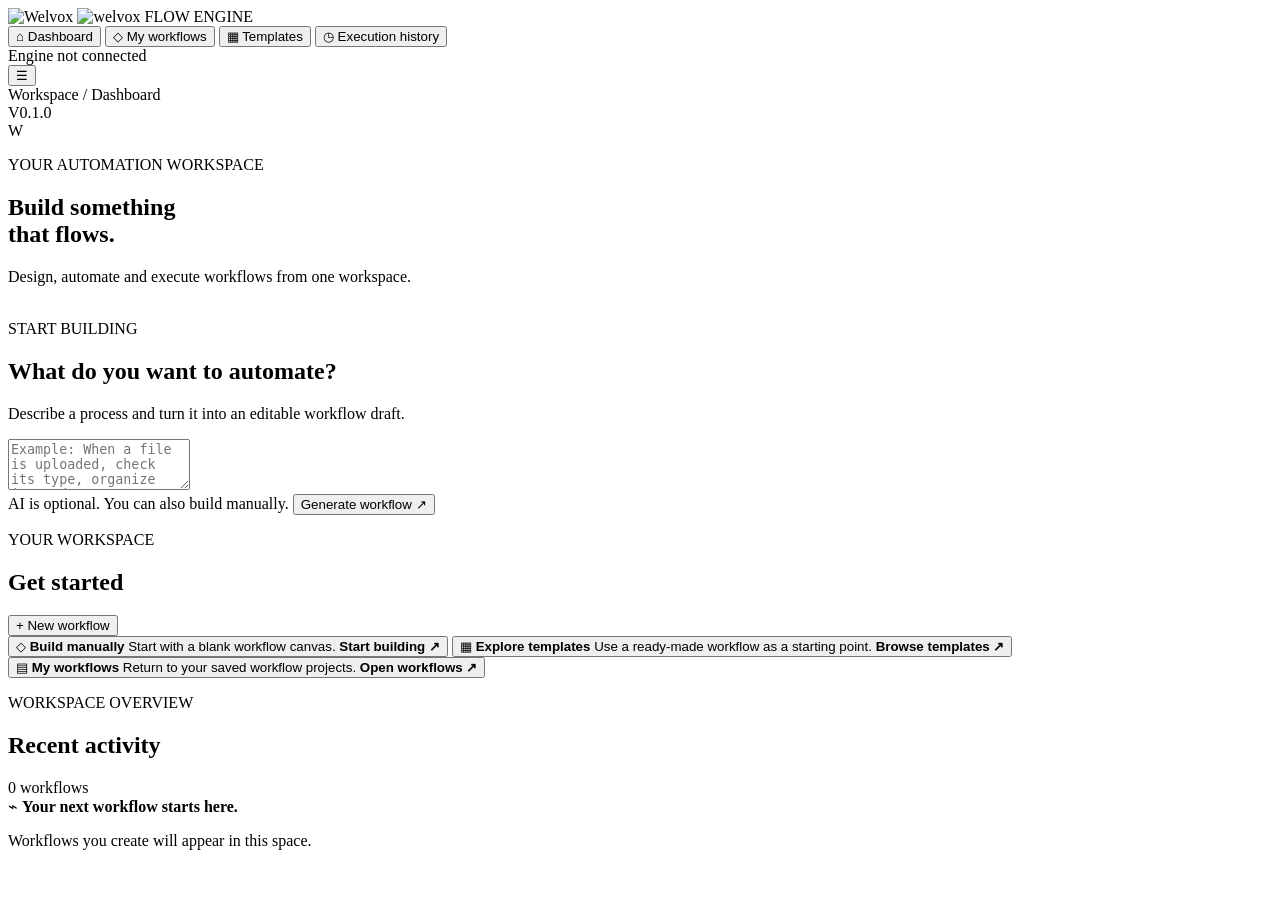
==== index.html @ 56b8d636 "Add initial HTML structure for Welvox Flow Engine" ====
<!DOCTYPE html>
<html lang="en">
<head>
  <meta charset="UTF-8">
  <meta name="viewport" content="width=device-width, initial-scale=1.0">
  <meta name="theme-color" content="#111312">
  <meta name="description" content="Welvox Flow Engine — design, automate and execute workflows.">
  <title>Welvox Flow Engine</title>
  <link rel="icon" href="assets/welvox-symbol.png">
  <link rel="stylesheet" href="styles.css">
</head>
<body>
  <div class="app-shell">
    <aside class="sidebar" id="sidebar">
      <div class="brand">
        <img src="assets/welvox-symbol.png" alt="Welvox" class="brand-symbol">
        <img src="assets/welvox-wordmark.png" alt="welvox" class="brand-wordmark">
        <span class="brand-product">FLOW ENGINE</span>
      </div>

      <button class="nav-item active" data-view="dashboard">⌂ <span>Dashboard</span></button>
      <button class="nav-item" data-view="workflows">◇ <span>My workflows</span></button>
      <button class="nav-item" data-view="templates">▦ <span>Templates</span></button>
      <button class="nav-item" data-view="activity">◷ <span>Execution history</span></button>

      <div class="sidebar-bottom">
        <span class="status-dot"></span>
        <span>Engine not connected</span>
      </div>
    </aside>

    <main class="main">
      <header class="topbar">
        <button class="mobile-menu" id="menuButton" aria-label="Toggle menu">☰</button>
        <div class="breadcrumb">Workspace <span>/</span> Dashboard</div>
        <div class="top-actions">
          <span class="version">V0.1.0</span>
          <div class="avatar">W</div>
        </div>
      </header>

      <section class="content">
        <div class="welcome">
          <div>
            <p class="eyebrow">YOUR AUTOMATION WORKSPACE</p>
            <h1>Build something<br>that <span>flows.</span></h1>
            <p class="subtitle">Design, automate and execute workflows from one workspace.</p>
          </div>
          <div class="welcome-mark">
            <img src="assets/welvox-symbol.png" alt="">
          </div>
        </div>

        <section class="create-card">
          <div class="create-copy">
            <span class="eyebrow dark">START BUILDING</span>
            <h2>What do you want to automate?</h2>
            <p>Describe a process and turn it into an editable workflow draft.</p>
          </div>
          <textarea id="promptInput" placeholder="Example: When a file is uploaded, check its type, organize it, and create a report..." rows="3"></textarea>
          <div class="create-footer">
            <span class="hint">AI is optional. You can also build manually.</span>
            <button class="primary-button" id="generateButton">Generate workflow <span>↗</span></button>
          </div>
          <p class="message" id="promptMessage" aria-live="polite"></p>
        </section>

        <div class="section-heading">
          <div>
            <p class="eyebrow">YOUR WORKSPACE</p>
            <h2>Get started</h2>
          </div>
          <button class="text-button" id="newWorkflowButton">+ New workflow</button>
        </div>

        <div class="action-grid">
          <button class="action-card" id="manualButton">
            <span class="card-icon">◇</span>
            <strong>Build manually</strong>
            <span>Start with a blank workflow canvas.</span>
            <b>Start building ↗</b>
          </button>
          <button class="action-card" id="templatesButton">
            <span class="card-icon">▦</span>
            <strong>Explore templates</strong>
            <span>Use a ready-made workflow as a starting point.</span>
            <b>Browse templates ↗</b>
          </button>
          <button class="action-card" id="projectsButton">
            <span class="card-icon">▤</span>
            <strong>My workflows</strong>
            <span>Return to your saved workflow projects.</span>
            <b>Open workflows ↗</b>
          </button>
        </div>

        <section class="recent-section">
          <div class="section-heading">
            <div>
              <p class="eyebrow">WORKSPACE OVERVIEW</p>
              <h2>Recent activity</h2>
            </div>
            <span class="muted" id="workflowCount">0 workflows</span>
          </div>
          <div class="empty-state">
            <span class="empty-icon">⌁</span>
            <strong>Your next workflow starts here.</strong>
            <p>Workflows you create will appear in this space.</p>
          </div>
        </section>
      </section>
    </main>
  </div>

  <script src="app.js"></script>
</body>
</html>
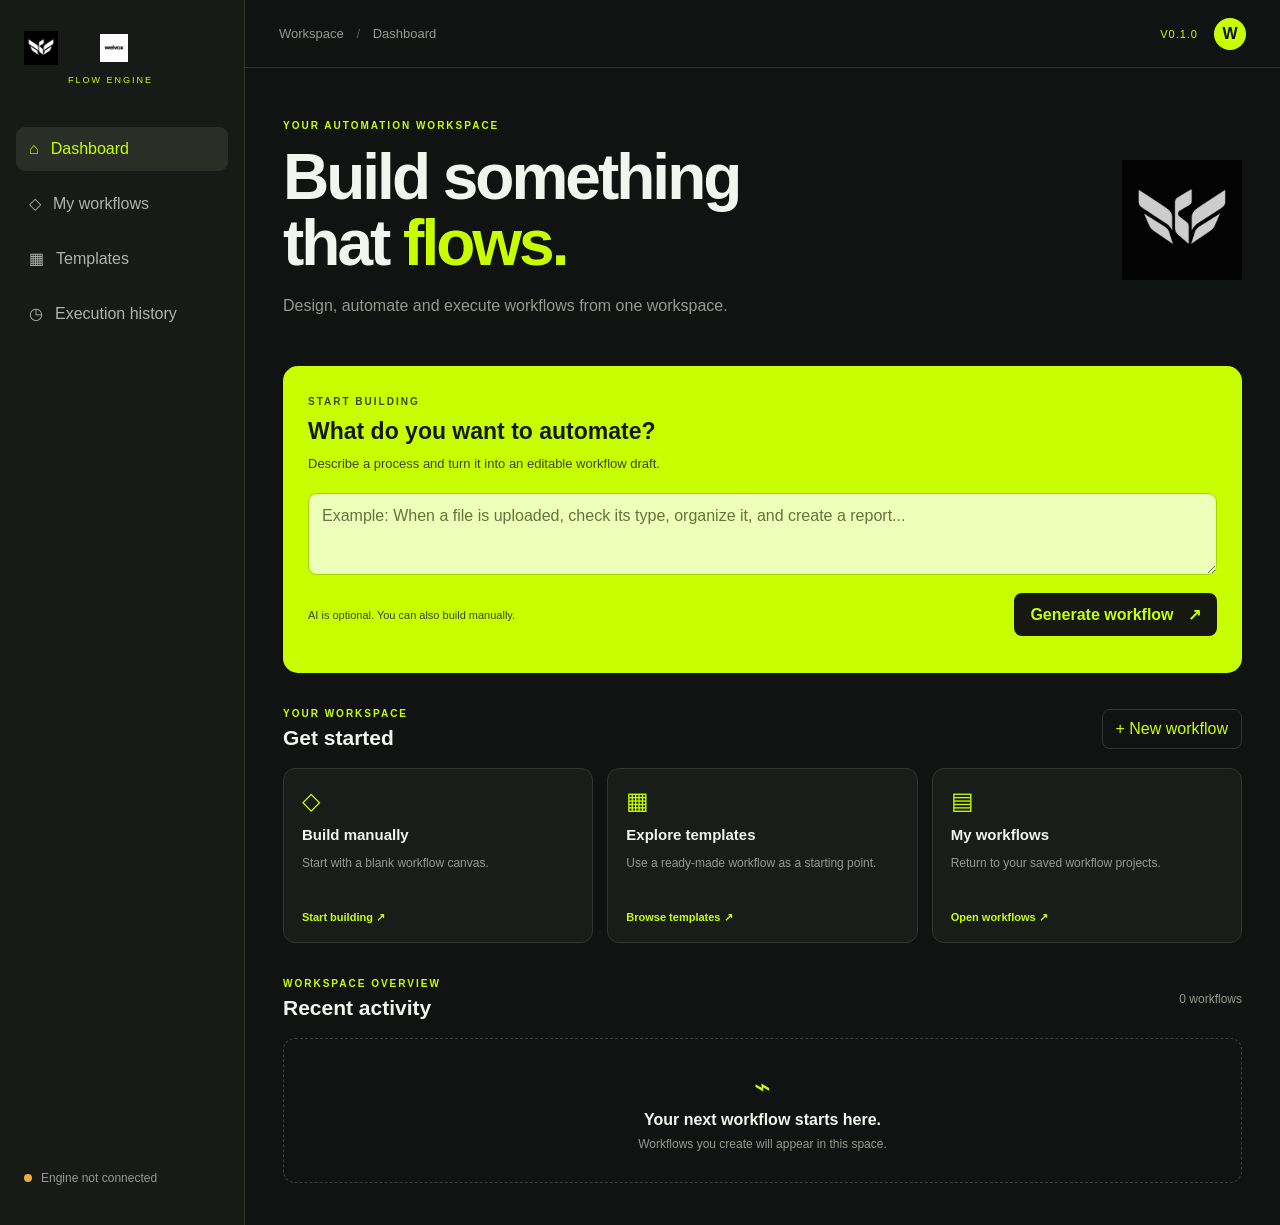
==== commit 50eef358: "Add sidebar backdrop div to index.html" ====
--- a/index.html
+++ b/index.html
@@ -112,7 +112,8 @@
       </section>
     </main>
   </div>
-
+  
+<div class="sidebar-backdrop" id="sidebarBackdrop"></div>
   <script src="app.js"></script>
 </body>
 </html>
--- a/styles.css
+++ b/styles.css
@@ -0,0 +1,338 @@
+
+:root {
+  --bg: #111312;
+  --panel: #191d19;
+  --panel-2: #222722;
+  --line: #303630;
+  --lime: #c8ff00;
+  --text: #f2f4ef;
+  --muted: #929a90;
+}
+
+* { box-sizing: border-box; }
+
+body {
+  margin: 0;
+  background: var(--bg);
+  color: var(--text);
+  font-family: Inter, Arial, sans-serif;
+}
+
+button, textarea { font: inherit; }
+button { cursor: pointer; }
+
+.app-shell { min-height: 100vh; display: flex; }
+
+.sidebar {
+  width: 245px;
+  min-height: 100vh;
+  padding: 26px 16px;
+  background: #171a17;
+  border-right: 1px solid var(--line);
+  display: flex;
+  flex-direction: column;
+  gap: 10px;
+  flex-shrink: 0;
+}
+
+.brand {
+  display: flex;
+  align-items: center;
+  gap: 10px;
+  padding: 5px 8px 32px;
+  flex-wrap: wrap;
+}
+
+.brand-symbol { width: 34px; height: 34px; object-fit: contain; }
+.brand-wordmark { width: 92px; max-height: 28px; object-fit: contain; }
+.brand-product {
+  width: 100%;
+  margin-left: 44px;
+  color: var(--lime);
+  font-size: 9px;
+  letter-spacing: 2px;
+}
+
+.nav-item {
+  border: 0;
+  border-radius: 9px;
+  background: transparent;
+  color: #aeb5aa;
+  padding: 13px;
+  text-align: left;
+  display: flex;
+  gap: 12px;
+  align-items: center;
+}
+
+.nav-item.active, .nav-item:hover {
+  background: #292f27;
+  color: var(--lime);
+}
+
+.sidebar-bottom {
+  margin-top: auto;
+  padding: 14px 8px;
+  color: var(--muted);
+  font-size: 12px;
+  display: flex;
+  align-items: center;
+  gap: 9px;
+}
+
+.status-dot {
+  width: 8px;
+  height: 8px;
+  border-radius: 50%;
+  background: #e6ad43;
+}
+
+.main { flex: 1; min-width: 0; }
+
+.topbar {
+  height: 68px;
+  padding: 0 34px;
+  border-bottom: 1px solid var(--line);
+  display: flex;
+  align-items: center;
+  justify-content: space-between;
+}
+
+.breadcrumb { color: var(--muted); font-size: 13px; }
+.breadcrumb span { padding: 0 9px; color: #596057; }
+.top-actions { display: flex; align-items: center; gap: 16px; }
+.version { color: var(--lime); font-size: 11px; letter-spacing: 1px; }
+
+.avatar {
+  width: 32px;
+  height: 32px;
+  border-radius: 50%;
+  background: var(--lime);
+  color: #111;
+  display: grid;
+  place-items: center;
+  font-weight: 800;
+}
+
+.content { max-width: 1120px; padding: 42px 38px; margin: auto; }
+
+.welcome {
+  display: flex;
+  align-items: center;
+  justify-content: space-between;
+  margin-bottom: 32px;
+}
+
+.eyebrow {
+  color: var(--lime);
+  font-size: 10px;
+  font-weight: 700;
+  letter-spacing: 2px;
+}
+
+.welcome h1 {
+  font-size: clamp(38px, 6vw, 64px);
+  line-height: 1.03;
+  letter-spacing: -3px;
+  margin: 14px 0;
+}
+
+.welcome h1 span { color: var(--lime); }
+.subtitle, .create-copy p { color: var(--muted); line-height: 1.6; }
+
+.welcome-mark img {
+  width: 120px;
+  height: 120px;
+  object-fit: contain;
+  opacity: .8;
+}
+
+.create-card {
+  padding: 25px;
+  border-radius: 15px;
+  background: var(--lime);
+  color: #151912;
+}
+
+.eyebrow.dark { color: #3a4a00; }
+.create-copy h2 { font-size: 23px; margin: 9px 0; }
+.create-copy p { color: #39432b; margin: 0 0 18px; font-size: 13px; }
+
+.create-card textarea {
+  width: 100%;
+  resize: vertical;
+  min-height: 82px;
+  border: 1px solid #a5d400;
+  border-radius: 9px;
+  padding: 13px;
+  background: #edffb8;
+  color: #151912;
+  outline: none;
+}
+
+.create-card textarea::placeholder { color: #65733e; }
+
+.create-footer {
+  display: flex;
+  justify-content: space-between;
+  align-items: center;
+  gap: 12px;
+  margin-top: 14px;
+}
+
+.hint { font-size: 11px; color: #39432b; }
+
+.primary-button {
+  border: 0;
+  border-radius: 8px;
+  padding: 12px 16px;
+  background: #151912;
+  color: var(--lime);
+  font-weight: 700;
+}
+
+.primary-button span { margin-left: 10px; }
+.message { font-size: 12px; margin-bottom: 0; }
+
+.section-heading {
+  display: flex;
+  align-items: center;
+  justify-content: space-between;
+  margin: 35px 0 18px;
+}
+
+.section-heading h2 { font-size: 21px; margin: 7px 0 0; }
+.section-heading .eyebrow { margin: 0; }
+
+.text-button {
+  background: transparent;
+  color: var(--lime);
+  border: 1px solid var(--line);
+  border-radius: 8px;
+  padding: 10px 13px;
+}
+
+.action-grid {
+  display: grid;
+  grid-template-columns: repeat(3, 1fr);
+  gap: 14px;
+}
+
+.action-card {
+  min-height: 175px;
+  padding: 18px;
+  display: flex;
+  flex-direction: column;
+  align-items: flex-start;
+  text-align: left;
+  gap: 11px;
+  border: 1px solid var(--line);
+  border-radius: 12px;
+  background: var(--panel);
+  color: var(--text);
+}
+
+.action-card:hover { border-color: var(--lime); transform: translateY(-2px); }
+.card-icon { color: var(--lime); font-size: 24px; }
+.action-card strong { font-size: 15px; }
+.action-card span:not(.card-icon) { color: var(--muted); font-size: 12px; line-height: 1.5; }
+.action-card b { color: var(--lime); font-size: 11px; margin-top: auto; }
+
+.muted { color: var(--muted); font-size: 12px; }
+
+.empty-state {
+  min-height: 145px;
+  border: 1px dashed #3a4239;
+  border-radius: 12px;
+  display: flex;
+  flex-direction: column;
+  justify-content: center;
+  align-items: center;
+  gap: 8px;
+  text-align: center;
+}
+
+.empty-icon { color: var(--lime); font-size: 28px; }
+.empty-state p { color: var(--muted); font-size: 12px; margin: 0; }
+.mobile-menu { display: none; }
+
+@media (max-width: 760px) {
+  .sidebar {
+    position: fixed;
+    z-index: 20;
+    left: 0;
+    top: 0;
+    width: min(280px, 85vw);
+    height: 100vh;
+    height: 100dvh;
+    min-height: 100vh;
+    overflow-y: auto;
+    transform: translateX(-105%);
+    transition: transform .25s ease;
+    box-shadow: 12px 0 35px rgba(0, 0, 0, .35);
+  }
+
+  .sidebar.open {
+    transform: translateX(0);
+  }
+
+  .topbar {
+    padding: 0 16px;
+    height: 60px;
+    gap: 12px;
+  }
+
+  .mobile-menu {
+    display: block;
+    flex-shrink: 0;
+    background: transparent;
+    border: 0;
+    color: var(--lime);
+    font-size: 24px;
+    padding: 8px;
+  }
+
+  .breadcrumb {
+    font-size: 12px;
+    flex: 1;
+  }
+
+  .top-actions {
+    gap: 9px;
+  }
+
+  .content {
+    width: 100%;
+    padding: 28px 17px;
+  }
+
+  .welcome-mark {
+    display: none;
+  }
+
+  .welcome h1 {
+    font-size: clamp(36px, 10vw, 48px);
+    letter-spacing: -2px;
+  }
+
+  .create-card {
+    padding: 19px;
+  }
+
+  .create-footer {
+    align-items: flex-start;
+    flex-direction: column;
+  }
+
+  .primary-button {
+    width: 100%;
+  }
+
+  .action-grid {
+    grid-template-columns: 1fr;
+  }
+
+  .action-card {
+    min-height: 145px;
+  }
+}
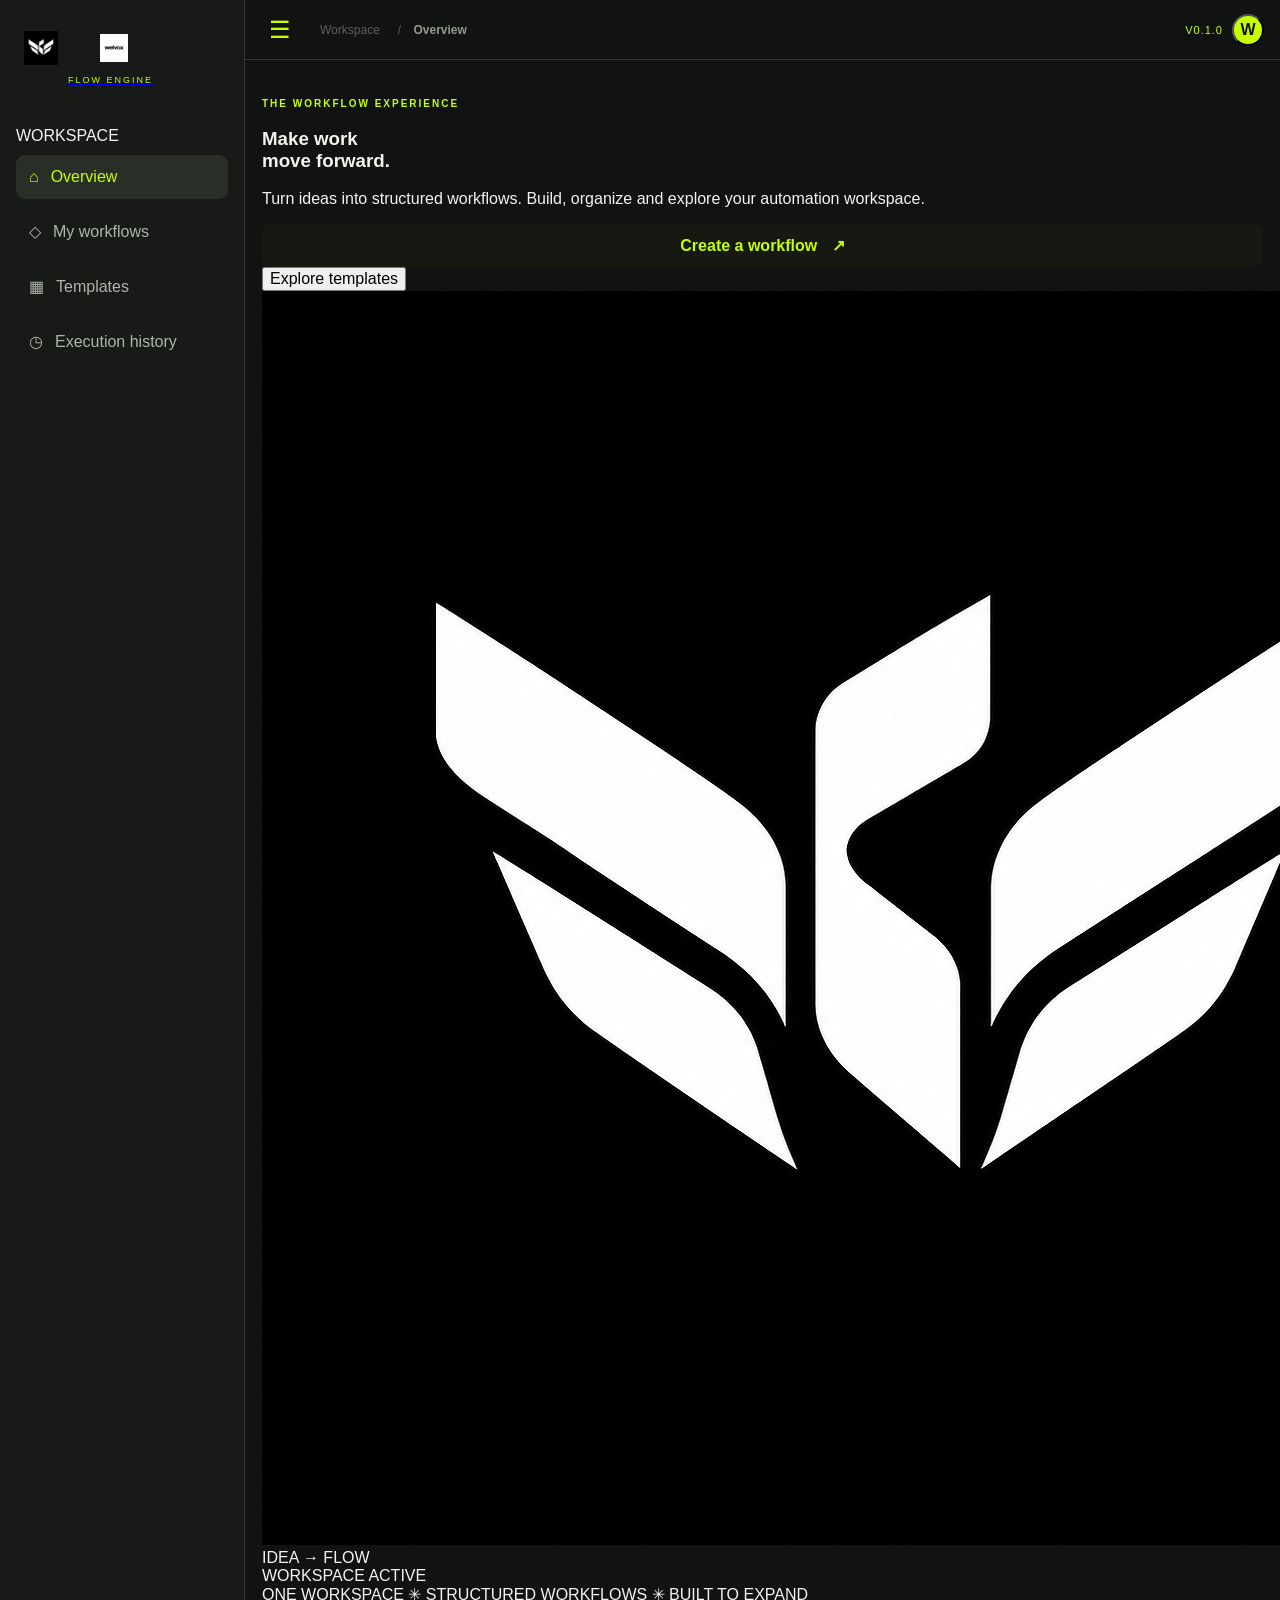
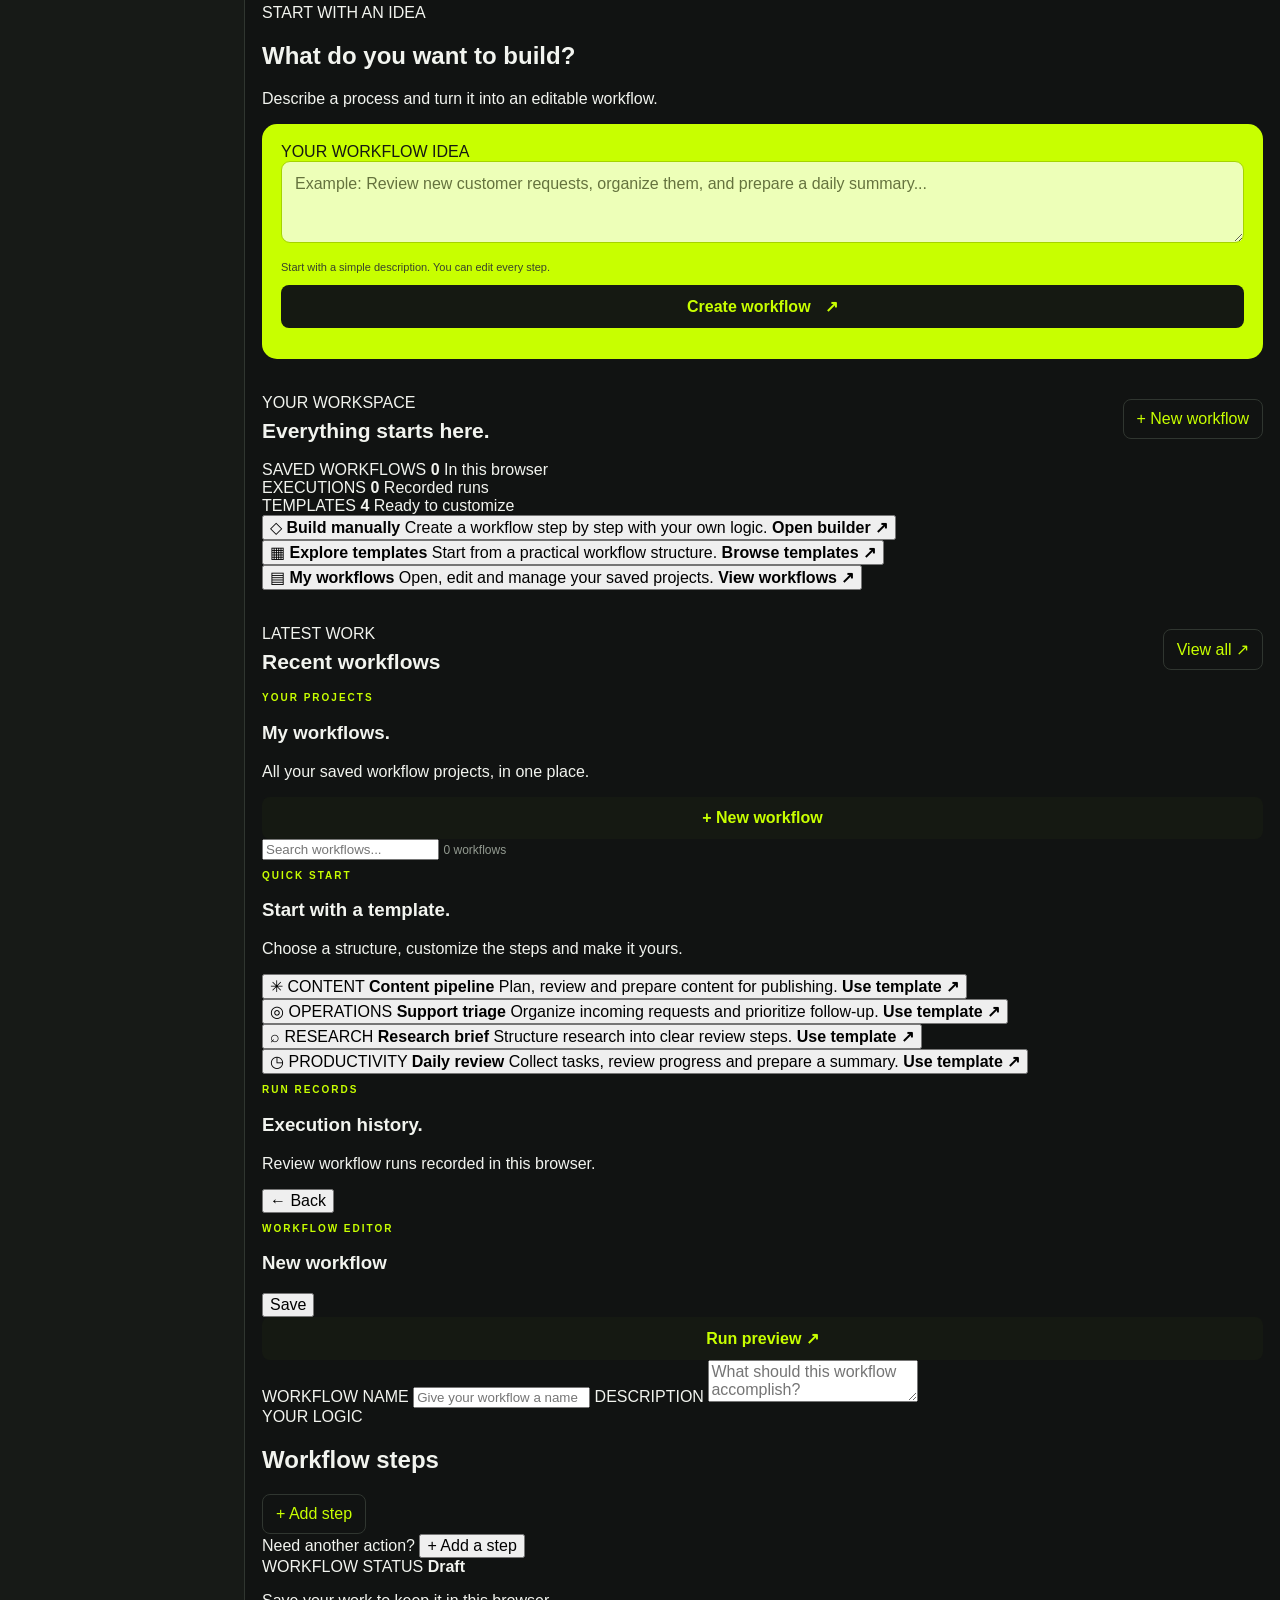
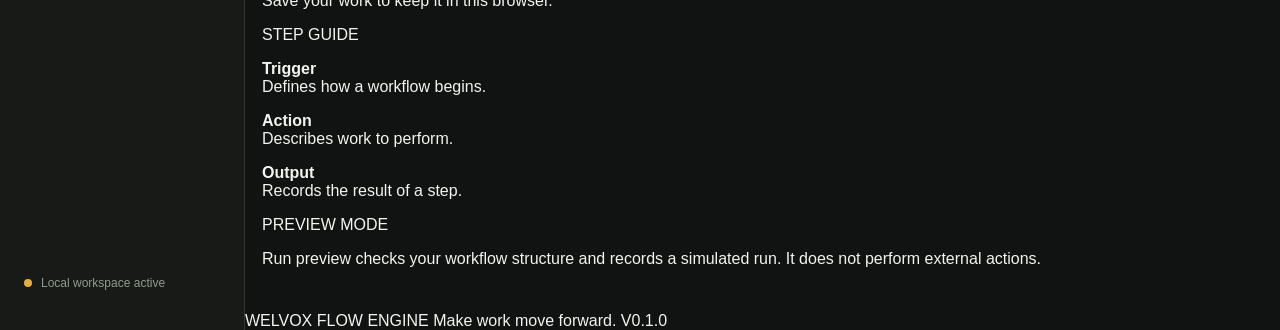
==== commit 3fbb40c7: "Revise meta description and sidebar layout Updated the description meta tag and modified sidebar str" ====
--- a/index.html
+++ b/index.html
@@ -5,115 +5,315 @@
   <meta charset="UTF-8">
   <meta name="viewport" content="width=device-width, initial-scale=1.0">
   <meta name="theme-color" content="#111312">
-  <meta name="description" content="Welvox Flow Engine — design, automate and execute workflows.">
+  <meta name="description" content="Welvox Flow Engine — create, manage and run workflows.">
   <title>Welvox Flow Engine</title>
   <link rel="icon" href="assets/welvox-symbol.png">
   <link rel="stylesheet" href="styles.css">
 </head>
 <body>
   <div class="app-shell">
+
     <aside class="sidebar" id="sidebar">
-      <div class="brand">
+      <a class="brand" href="#" data-view="dashboard">
         <img src="assets/welvox-symbol.png" alt="Welvox" class="brand-symbol">
-        <img src="assets/welvox-wordmark.png" alt="welvox" class="brand-wordmark">
+        <img src="assets/welvox-wordmark.png" alt="Welvox" class="brand-wordmark">
         <span class="brand-product">FLOW ENGINE</span>
-      </div>
-
-      <button class="nav-item active" data-view="dashboard">⌂ <span>Dashboard</span></button>
-      <button class="nav-item" data-view="workflows">◇ <span>My workflows</span></button>
-      <button class="nav-item" data-view="templates">▦ <span>Templates</span></button>
-      <button class="nav-item" data-view="activity">◷ <span>Execution history</span></button>
+      </a>
+
+      <div class="nav-label">WORKSPACE</div>
+      <button class="nav-item active" data-view="dashboard">
+        <span class="nav-icon">⌂</span><span>Overview</span>
+      </button>
+      <button class="nav-item" data-view="workflows">
+        <span class="nav-icon">◇</span><span>My workflows</span>
+      </button>
+      <button class="nav-item" data-view="templates">
+        <span class="nav-icon">▦</span><span>Templates</span>
+      </button>
+      <button class="nav-item" data-view="activity">
+        <span class="nav-icon">◷</span><span>Execution history</span>
+      </button>
 
       <div class="sidebar-bottom">
         <span class="status-dot"></span>
-        <span>Engine not connected</span>
+        <span>Local workspace active</span>
       </div>
     </aside>
 
+    <div class="sidebar-backdrop" id="sidebarBackdrop"></div>
+
     <main class="main">
       <header class="topbar">
-        <button class="mobile-menu" id="menuButton" aria-label="Toggle menu">☰</button>
-        <div class="breadcrumb">Workspace <span>/</span> Dashboard</div>
+        <button class="mobile-menu" id="menuButton" aria-label="Open menu" aria-expanded="false">☰</button>
+        <div class="breadcrumb">
+          <span>Workspace</span><span class="breadcrumb-separator">/</span>
+          <strong id="breadcrumbCurrent">Overview</strong>
+        </div>
         <div class="top-actions">
           <span class="version">V0.1.0</span>
-          <div class="avatar">W</div>
+          <button class="avatar" id="profileButton" aria-label="Workspace information">W</button>
         </div>
       </header>
 
-      <section class="content">
-        <div class="welcome">
-          <div>
-            <p class="eyebrow">YOUR AUTOMATION WORKSPACE</p>
-            <h1>Build something<br>that <span>flows.</span></h1>
-            <p class="subtitle">Design, automate and execute workflows from one workspace.</p>
-          </div>
-          <div class="welcome-mark">
-            <img src="assets/welvox-symbol.png" alt="">
-          </div>
-        </div>
-
-        <section class="create-card">
-          <div class="create-copy">
-            <span class="eyebrow dark">START BUILDING</span>
-            <h2>What do you want to automate?</h2>
-            <p>Describe a process and turn it into an editable workflow draft.</p>
-          </div>
-          <textarea id="promptInput" placeholder="Example: When a file is uploaded, check its type, organize it, and create a report..." rows="3"></textarea>
-          <div class="create-footer">
-            <span class="hint">AI is optional. You can also build manually.</span>
-            <button class="primary-button" id="generateButton">Generate workflow <span>↗</span></button>
-          </div>
-          <p class="message" id="promptMessage" aria-live="polite"></p>
-        </section>
-
-        <div class="section-heading">
-          <div>
-            <p class="eyebrow">YOUR WORKSPACE</p>
-            <h2>Get started</h2>
-          </div>
-          <button class="text-button" id="newWorkflowButton">+ New workflow</button>
-        </div>
-
-        <div class="action-grid">
-          <button class="action-card" id="manualButton">
-            <span class="card-icon">◇</span>
-            <strong>Build manually</strong>
-            <span>Start with a blank workflow canvas.</span>
-            <b>Start building ↗</b>
-          </button>
-          <button class="action-card" id="templatesButton">
-            <span class="card-icon">▦</span>
-            <strong>Explore templates</strong>
-            <span>Use a ready-made workflow as a starting point.</span>
-            <b>Browse templates ↗</b>
-          </button>
-          <button class="action-card" id="projectsButton">
-            <span class="card-icon">▤</span>
-            <strong>My workflows</strong>
-            <span>Return to your saved workflow projects.</span>
-            <b>Open workflows ↗</b>
-          </button>
-        </div>
-
-        <section class="recent-section">
-          <div class="section-heading">
+      <section class="content" id="appContent">
+
+        <!-- DASHBOARD -->
+        <section class="view active" id="view-dashboard">
+          <div class="hero">
+            <div class="hero-copy">
+              <p class="eyebrow">THE WORKFLOW EXPERIENCE</p>
+              <h1>Make work<br>move <span>forward.</span></h1>
+              <p class="hero-description">
+                Turn ideas into structured workflows. Build, organize and
+                explore your automation workspace.
+              </p>
+              <div class="hero-actions">
+                <button class="primary-button" data-action="new-workflow">
+                  Create a workflow <span>↗</span>
+                </button>
+                <button class="secondary-button" data-view="templates">
+                  Explore templates
+                </button>
+              </div>
+            </div>
+            <div class="hero-art" aria-hidden="true">
+              <div class="art-orbit orbit-one"></div>
+              <div class="art-orbit orbit-two"></div>
+              <div class="art-core">
+                <img src="assets/welvox-symbol.png" alt="">
+              </div>
+              <div class="art-chip chip-one">IDEA → FLOW</div>
+              <div class="art-chip chip-two">WORKSPACE ACTIVE</div>
+            </div>
+          </div>
+
+          <div class="trust-strip">
+            <span>ONE WORKSPACE</span>
+            <span class="strip-dot">✳</span>
+            <span>STRUCTURED WORKFLOWS</span>
+            <span class="strip-dot">✳</span>
+            <span>BUILT TO EXPAND</span>
+          </div>
+
+          <section class="intro-section">
+            <div class="section-kicker">START WITH AN IDEA</div>
+            <div class="section-title-row">
+              <div>
+                <h2>What do you want to <span>build?</span></h2>
+                <p>Describe a process and turn it into an editable workflow.</p>
+              </div>
+            </div>
+
+            <div class="create-card">
+              <label for="promptInput">YOUR WORKFLOW IDEA</label>
+              <textarea id="promptInput" rows="3"
+                placeholder="Example: Review new customer requests, organize them, and prepare a daily summary..."></textarea>
+              <div class="create-footer">
+                <span class="hint">Start with a simple description. You can edit every step.</span>
+                <button class="primary-button" id="generateButton">
+                  Create workflow <span>↗</span>
+                </button>
+              </div>
+              <p class="message" id="promptMessage" aria-live="polite"></p>
+            </div>
+          </section>
+
+          <section class="workspace-section">
+            <div class="section-heading">
+              <div>
+                <div class="section-kicker">YOUR WORKSPACE</div>
+                <h2>Everything starts here.</h2>
+              </div>
+              <button class="text-button" data-action="new-workflow">+ New workflow</button>
+            </div>
+
+            <div class="stats-grid">
+              <article class="stat-card">
+                <span class="stat-label">SAVED WORKFLOWS</span>
+                <strong id="statWorkflows">0</strong>
+                <span class="stat-foot">In this browser</span>
+              </article>
+              <article class="stat-card">
+                <span class="stat-label">EXECUTIONS</span>
+                <strong id="statExecutions">0</strong>
+                <span class="stat-foot">Recorded runs</span>
+              </article>
+              <article class="stat-card">
+                <span class="stat-label">TEMPLATES</span>
+                <strong>4</strong>
+                <span class="stat-foot">Ready to customize</span>
+              </article>
+            </div>
+
+            <div class="feature-grid">
+              <button class="feature-card" data-action="new-workflow">
+                <span class="feature-icon">◇</span>
+                <strong>Build manually</strong>
+                <span>Create a workflow step by step with your own logic.</span>
+                <b>Open builder ↗</b>
+              </button>
+              <button class="feature-card" data-view="templates">
+                <span class="feature-icon">▦</span>
+                <strong>Explore templates</strong>
+                <span>Start from a practical workflow structure.</span>
+                <b>Browse templates ↗</b>
+              </button>
+              <button class="feature-card" data-view="workflows">
+                <span class="feature-icon">▤</span>
+                <strong>My workflows</strong>
+                <span>Open, edit and manage your saved projects.</span>
+                <b>View workflows ↗</b>
+              </button>
+            </div>
+          </section>
+
+          <section class="recent-section">
+            <div class="section-heading">
+              <div>
+                <div class="section-kicker">LATEST WORK</div>
+                <h2>Recent workflows</h2>
+              </div>
+              <button class="text-button" data-view="workflows">View all ↗</button>
+            </div>
+            <div id="recentWorkflows" class="workflow-list"></div>
+          </section>
+        </section>
+
+        <!-- WORKFLOWS -->
+        <section class="view" id="view-workflows">
+          <div class="page-heading">
+            <p class="eyebrow">YOUR PROJECTS</p>
+            <h1>My <span>workflows.</span></h1>
+            <p>All your saved workflow projects, in one place.</p>
+            <button class="primary-button" data-action="new-workflow">+ New workflow</button>
+          </div>
+          <div class="toolbar">
+            <input type="search" id="workflowSearch" placeholder="Search workflows..." aria-label="Search workflows">
+            <span id="workflowCount" class="muted">0 workflows</span>
+          </div>
+          <div id="workflowList" class="workflow-list"></div>
+        </section>
+
+        <!-- TEMPLATES -->
+        <section class="view" id="view-templates">
+          <div class="page-heading">
+            <p class="eyebrow">QUICK START</p>
+            <h1>Start with a <span>template.</span></h1>
+            <p>Choose a structure, customize the steps and make it yours.</p>
+          </div>
+          <div id="templateGrid" class="template-grid">
+            <button class="template-card" data-template="content">
+              <span class="template-icon">✳</span>
+              <span class="template-tag">CONTENT</span>
+              <strong>Content pipeline</strong>
+              <span>Plan, review and prepare content for publishing.</span>
+              <b>Use template ↗</b>
+            </button>
+            <button class="template-card" data-template="support">
+              <span class="template-icon">◎</span>
+              <span class="template-tag">OPERATIONS</span>
+              <strong>Support triage</strong>
+              <span>Organize incoming requests and prioritize follow-up.</span>
+              <b>Use template ↗</b>
+            </button>
+            <button class="template-card" data-template="research">
+              <span class="template-icon">⌕</span>
+              <span class="template-tag">RESEARCH</span>
+              <strong>Research brief</strong>
+              <span>Structure research into clear review steps.</span>
+              <b>Use template ↗</b>
+            </button>
+            <button class="template-card" data-template="daily">
+              <span class="template-icon">◷</span>
+              <span class="template-tag">PRODUCTIVITY</span>
+              <strong>Daily review</strong>
+              <span>Collect tasks, review progress and prepare a summary.</span>
+              <b>Use template ↗</b>
+            </button>
+          </div>
+        </section>
+
+        <!-- ACTIVITY -->
+        <section class="view" id="view-activity">
+          <div class="page-heading">
+            <p class="eyebrow">RUN RECORDS</p>
+            <h1>Execution <span>history.</span></h1>
+            <p>Review workflow runs recorded in this browser.</p>
+          </div>
+          <div id="activityList" class="workflow-list"></div>
+        </section>
+
+        <!-- BUILDER -->
+        <section class="view" id="view-builder">
+          <div class="builder-heading">
+            <button class="back-button" data-view="workflows">← Back</button>
             <div>
-              <p class="eyebrow">WORKSPACE OVERVIEW</p>
-              <h2>Recent activity</h2>
-            </div>
-            <span class="muted" id="workflowCount">0 workflows</span>
-          </div>
-          <div class="empty-state">
-            <span class="empty-icon">⌁</span>
-            <strong>Your next workflow starts here.</strong>
-            <p>Workflows you create will appear in this space.</p>
-          </div>
-        </section>
+              <p class="eyebrow">WORKFLOW EDITOR</p>
+              <h1 id="builderTitle">New workflow</h1>
+            </div>
+            <div class="builder-actions">
+              <button class="secondary-button" id="saveWorkflowButton">Save</button>
+              <button class="primary-button" id="runWorkflowButton">Run preview ↗</button>
+            </div>
+          </div>
+
+          <div class="builder-layout">
+            <div class="builder-main">
+              <label class="field-label" for="workflowName">WORKFLOW NAME</label>
+              <input id="workflowName" class="field-input" placeholder="Give your workflow a name">
+
+              <label class="field-label" for="workflowDescription">DESCRIPTION</label>
+              <textarea id="workflowDescription" class="field-input" rows="2"
+                placeholder="What should this workflow accomplish?"></textarea>
+
+              <div class="steps-heading">
+                <div>
+                  <div class="section-kicker">YOUR LOGIC</div>
+                  <h2>Workflow steps</h2>
+                </div>
+                <button class="text-button" id="addStepButton">+ Add step</button>
+              </div>
+
+              <div id="stepList" class="step-list"></div>
+
+              <div class="add-step-panel">
+                <span>Need another action?</span>
+                <button class="secondary-button" id="addStepBottom">+ Add a step</button>
+              </div>
+            </div>
+
+            <aside class="builder-aside">
+              <div class="aside-card">
+                <span class="section-kicker">WORKFLOW STATUS</span>
+                <strong id="builderStatus">Draft</strong>
+                <p>Save your work to keep it in this browser.</p>
+              </div>
+              <div class="aside-card">
+                <span class="section-kicker">STEP GUIDE</span>
+                <p><b>Trigger</b><br>Defines how a workflow begins.</p>
+                <p><b>Action</b><br>Describes work to perform.</p>
+                <p><b>Output</b><br>Records the result of a step.</p>
+              </div>
+              <div class="aside-card note-card">
+                <span class="section-kicker">PREVIEW MODE</span>
+                <p>Run preview checks your workflow structure and records a simulated run. It does not perform external actions.</p>
+              </div>
+            </aside>
+          </div>
+        </section>
+
       </section>
+
+      <footer class="footer">
+        <span>WELVOX FLOW ENGINE</span>
+        <span>Make work move forward.</span>
+        <span>V0.1.0</span>
+      </footer>
     </main>
   </div>
-  
-<div class="sidebar-backdrop" id="sidebarBackdrop"></div>
+
+  <div class="toast" id="toast" role="status" aria-live="polite"></div>
+
   <script src="app.js"></script>
 </body>
 </html>
--- a/styles.css
+++ b/styles.css
@@ -257,19 +257,26 @@
 .mobile-menu { display: none; }
 
 @media (max-width: 760px) {
-  .sidebar {
-    position: fixed;
-    z-index: 20;
-    left: 0;
-    top: 0;
-    width: min(280px, 85vw);
-    height: 100vh;
-    height: 100dvh;
-    min-height: 100vh;
-    overflow-y: auto;
-    transform: translateX(-105%);
-    transition: transform .25s ease;
-    box-shadow: 12px 0 35px rgba(0, 0, 0, .35);
+  ..sidebar-backdrop {
+  position: fixed;
+  inset: 0;
+  z-index: 15;
+  background: rgba(0, 0, 0, 0.65);
+  opacity: 0;
+  visibility: hidden;
+  transition: opacity 0.25s ease, visibility 0.25s ease;
+}
+
+.sidebar-backdrop.active {
+  opacity: 1;
+  visibility: visible;
+}
+
+@media (min-width: 761px) {
+  .sidebar-backdrop {
+    display: none;
+  }
+}
   }
 
   .sidebar.open {
